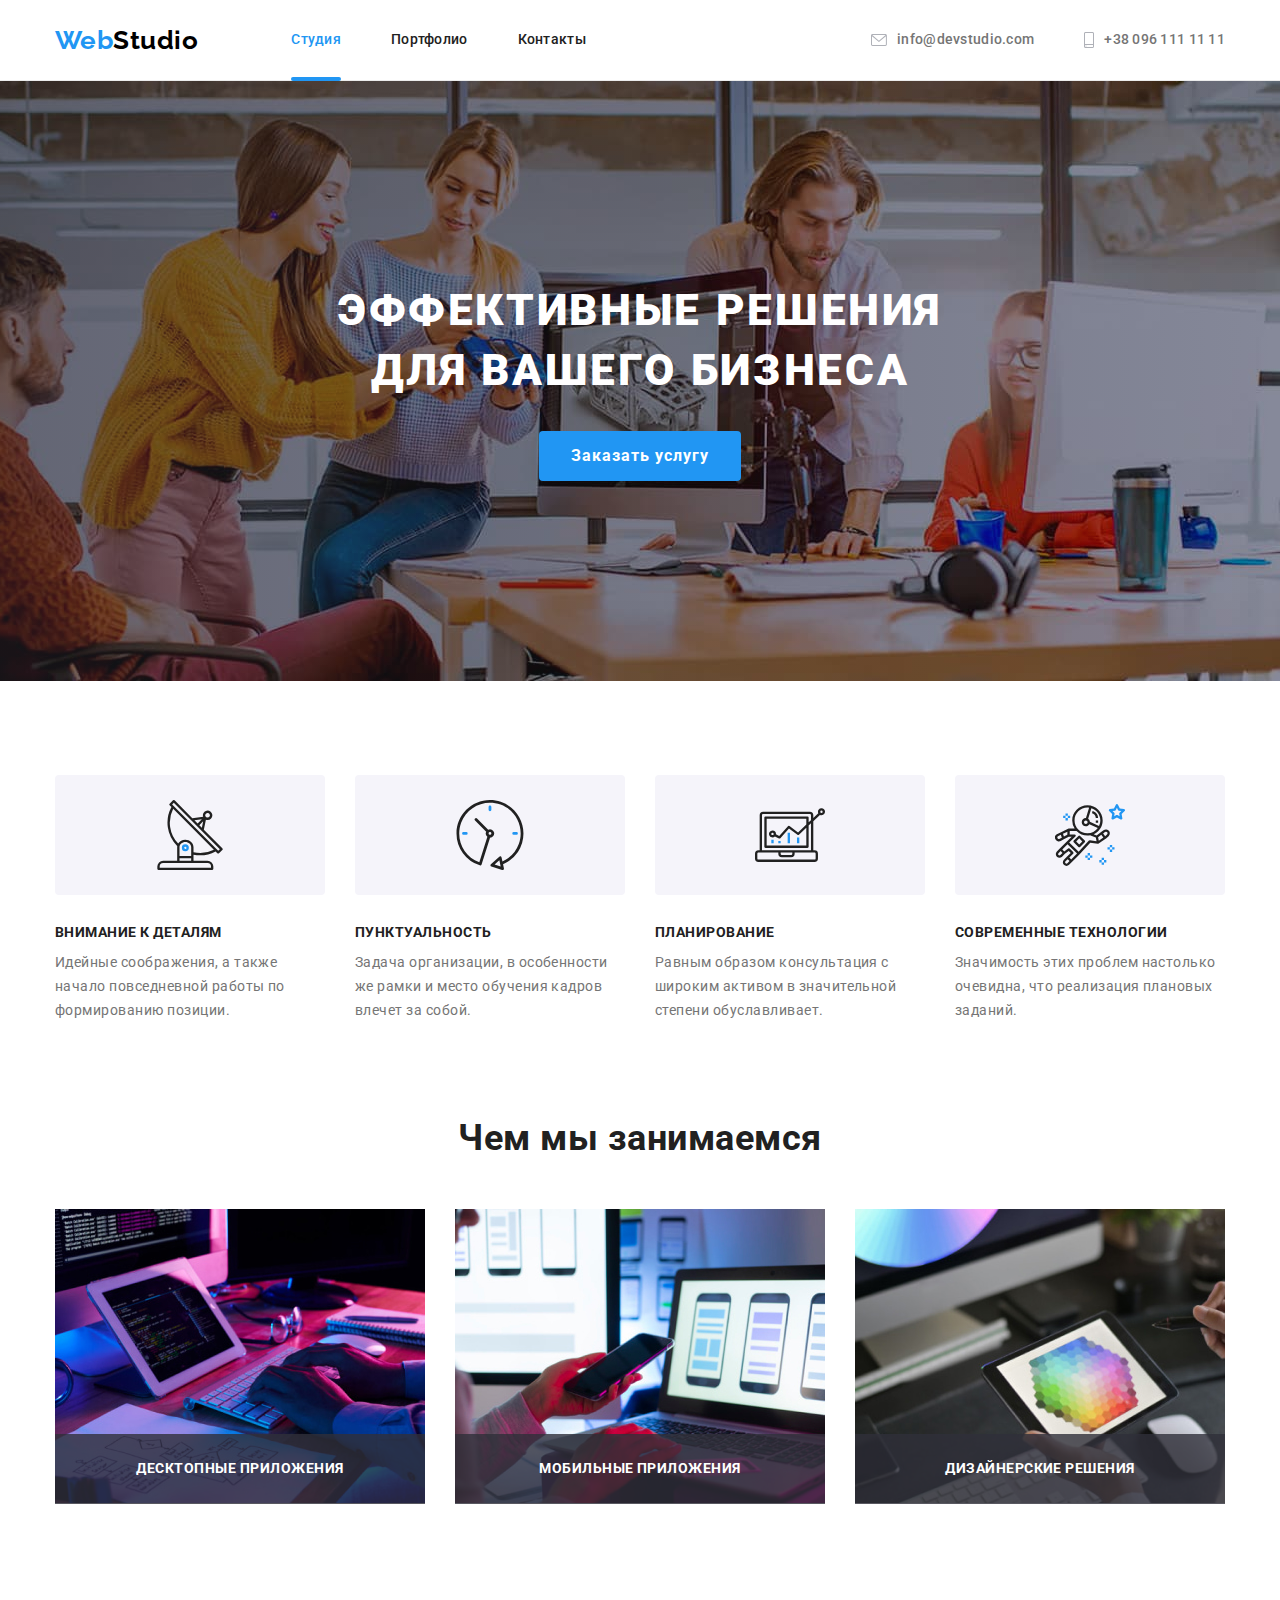
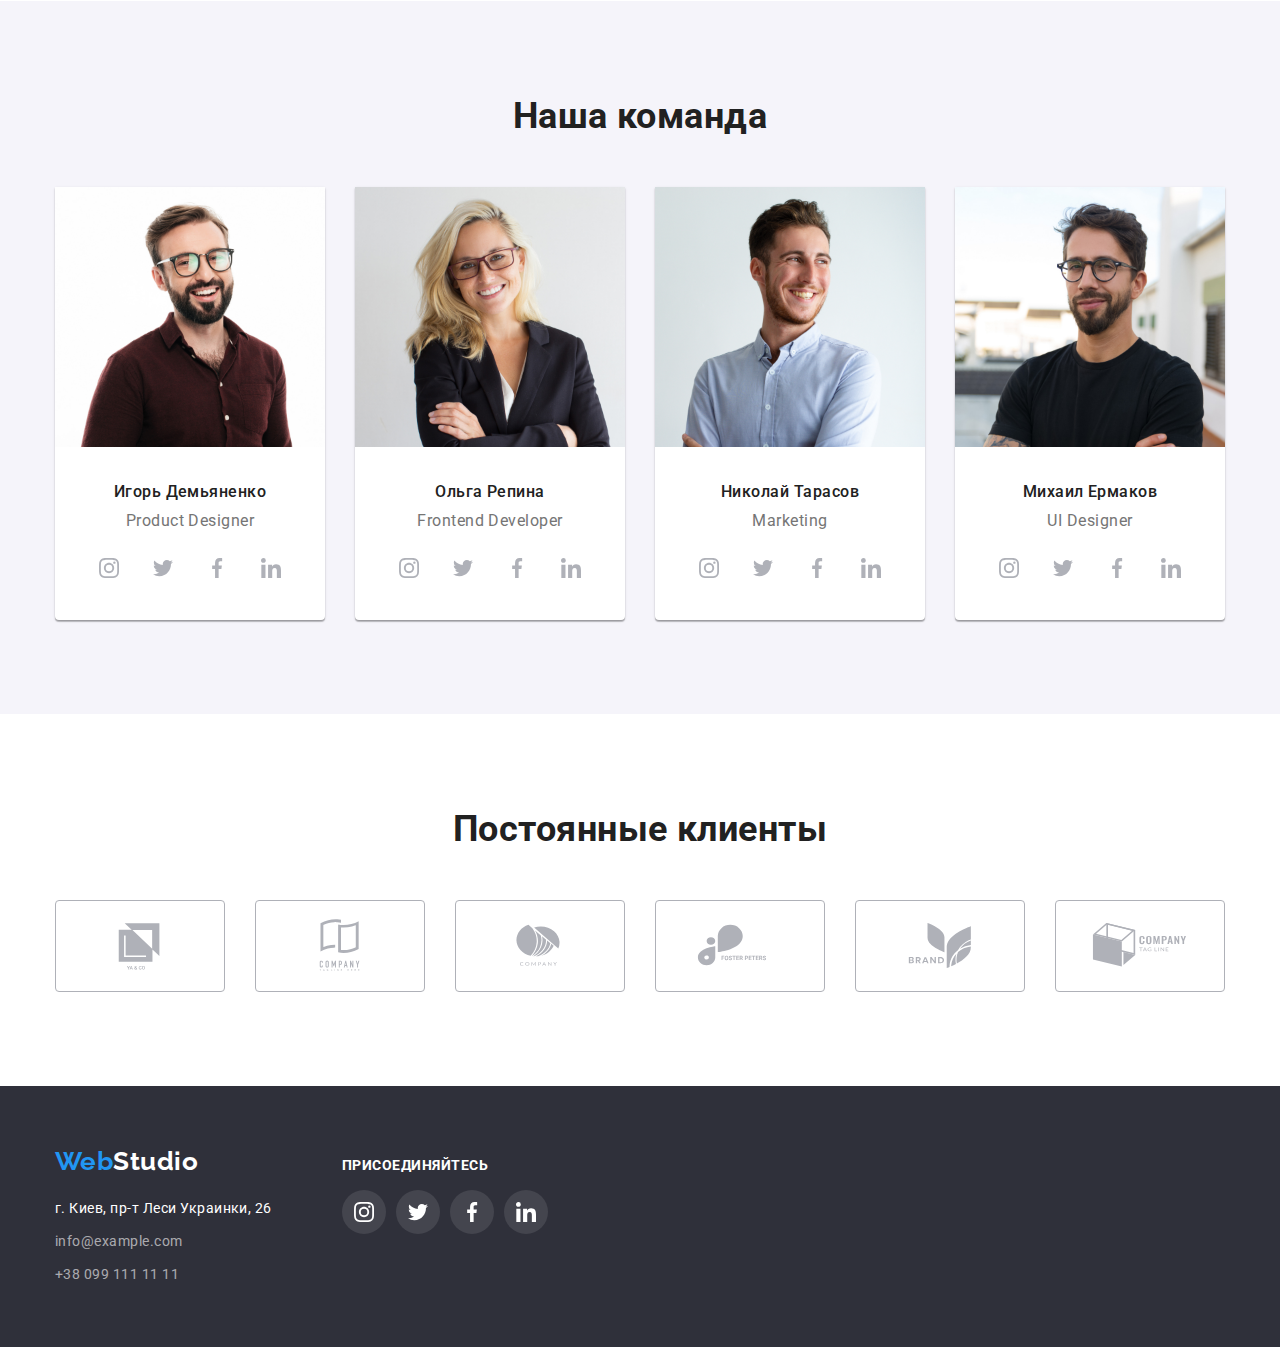
==== index.html @ 6a9e28d4 "Initial commit" ====
<!DOCTYPE html>
<html lang="ru">

<head>
  <meta charset="UTF-8" />
  <meta http-equiv="X-UA-Compatible" content="IE=edge" />
  <meta name="viewport" content="width=device-width, initial-scale=1.0" />
  <title>WebStudio</title>
  <link href="https://fonts.googleapis.com/css2?family=Raleway:wght@700&family=Roboto:wght@400;500;700;900&display=swap"
    rel="stylesheet" />
  <link rel="stylesheet"
    href="https://cdnjs.cloudflare.com/ajax/libs/modern-normalize/1.1.0/modern-normalize.min.css" />
  <link rel="stylesheet" href="./css/styles.css" />
</head>

<body>
  <!-- Верхняя линия -->
  <header class="header">
    <div class="container main-nav">
      <a href="./index.html" class="logo"><span class="web-logo">Web</span>Studio</a>
      <nav class="header-nav">
        <ul class="site-nav list">
          <li class="item current-link"><a href="./index.html" class="link current">Студия</a></li>
          <li class="item"><a href="./portfolio.html" class="link">Портфолио</a></li>
          <li class="item"><a href="" class="link">Контакты</a></li>
        </ul>
      </nav>
      <ul class="auth-nav list">
        <li class="item">
          <a href="mailto:info@devstudio.com" class="auth">
            <svg class="nav-icon envelope">
              <use href="./images/icons.svg#icon-mail"></use>
            </svg>
            info@devstudio.com</a>
        </li>
        <li class="item">
          <a href="tel:+380961111111" class="auth">
            <svg class="nav-icon phone">
              <use href="./images/icons.svg#icon-phone"></use>
            </svg>
            +38 096 111 11 11</a>
        </li>
      </ul>
    </div>
  </header>

  <main>
    <!-- Шапка -->

    <section class="hero hero-bgi">
      <div class="container">
        <h1 class="hero-title">
          Эффективные решения <br />
          для вашего бизнеса
        </h1>
        <button type="button" class="hero-button" data-modal-open>Заказать услугу</button>
      </div>

      <div class="backdrop is-hidden" data-modal>
        <div class="modal">
          <p></p>
          <button class="modal-button" data-modal-close>&#215;</button>
        </div>
      </div>

    </section>

    <!-- Особенности -->

    <section class="section">
      <div class="container">
        <h2 class="visually-hidden section-title">Преимущества веб-студии</h2>
        <ul class="feature-list list">
          <li class="item list-item icon-clock">
            <div class="feature-svg">
              <svg class="feature-icon">
                <use href="./images/icons.svg#icon-antenna"></use>
              </svg>
            </div>
            <h3 class="title">Внимание к деталям</h3>
            <p class="text">
              Идейные соображения, а также начало повседневной работы по формированию позиции.
            </p>
          </li>
          <li class="item list-item icon-clock">
            <div class="feature-svg">
              <svg class="feature-icon">
                <use href="./images/icons.svg#icon-clock"></use>
              </svg>
            </div>
            <h3 class="title">Пунктуальность</h3>
            <p class="text">
              Задача организации, в особенности же рамки и место обучения кадров влечет за собой.
            </p>
          </li>
          <li class="item list-item icon-diagram">
            <div class="feature-svg">
              <svg class="feature-icon">
                <use href="./images/icons.svg#icon-diagram"></use>
              </svg>
            </div>
            <h3 class="title">Планирование</h3>
            <p class="text">
              Равным образом консультация с широким активом в значительной степени обуславливает.
            </p>
          </li>
          <li class="item list-item icon-astronaut">
            <div class="feature-svg">
              <svg class="feature-icon">
                <use href="./images/icons.svg#icon-astronaut"></use>
              </svg>
            </div>
            <h3 class="title">Современные технологии</h3>
            <p class="text">
              Значимость этих проблем настолько очевидна, что реализация плановых заданий.
            </p>
          </li>
        </ul>
      </div>
    </section>

    <!-- Чем мы занимаемся -->

    <section class="section work-box">
      <div class="container">
        <h2 class="section-title">Чем мы занимаемся</h2>
        <ul class="work list">
          <li class="item">
            <div class="work-group">
              <img src="./images/box1.jpg" alt="Создание сайтов" width="370" height="294" />
              <p class="work-text list">Десктопные приложения</p>
            </div>
          </li>
          <li class="item">
            <div class="work-group">
              <img src="./images/box2.jpg" alt="Создание приложений" width="370" height="294" />
              <p class="work-text list">Мобильные приложения</p>
            </div>
          </li>
          <li class="item">
            <div class="work-group">
              <img src="./images/box3.jpg" alt="Добавление стилей" width="370" height="294" />
              <p class="work-text list">Дизайнерские решения</p>
            </div>
          </li>
        </ul>
      </div>
    </section>

    <!-- Наша команда -->

    <section class="section team-bgr">
      <div class="container">
        <h2 class="section-title">Наша команда</h2>
        <ul class="team list">
          <li class="item">
            <img src="./images/product-designer.jpg" alt="Дизайнер проэкта" width="270" height="260" />
            <div class="team-padding">
              <h3 class="team-title">Игорь Демьяненко</h3>
              <p class="team-text">Product Designer</p>
            </div>
            <ul class="team-list">
              <li>
                <a href="" class="team-link">
                  <svg class="team-icon">
                    <use href="./images/icons.svg#icon-instagram"></use>
                  </svg>
                </a>
              </li>
              <li>
                <a href="" class="team-link">
                  <svg class="team-icon">
                    <use href="./images/icons.svg#icon-twitter"></use>
                  </svg>
                </a>
              </li>
              <li>
                <a href="" class="team-link">
                  <svg class="team-icon">
                    <use href="./images/icons.svg#icon-facebook"></use>
                  </svg>
                </a>
              </li>
              <li>
                <a href="" class="team-link">
                  <svg class="team-icon">
                    <use href="./images/icons.svg#icon-linkedin"></use>
                  </svg>
                </a>
              </li>
            </ul>
          </li>
          <li class="item">
            <img src="./images/frontend-developer.jpg" alt="Фронтенд-разработчик" width="270" height="260" />
            <div class="team-padding">
              <h3 class="team-title">Ольга Репина</h3>
              <p class="team-text">Frontend Developer</p>
            </div>
            <ul class="team-list">
              <li>
                <a href="" class="team-link">
                  <svg class="team-icon">
                    <use href="./images/icons.svg#icon-instagram"></use>
                  </svg>
                </a>
              </li>
              <li>
                <a href="" class="team-link">
                  <svg class="team-icon">
                    <use href="./images/icons.svg#icon-twitter"></use>
                  </svg>
                </a>
              </li>
              <li>
                <a href="" class="team-link">
                  <svg class="team-icon">
                    <use href="./images/icons.svg#icon-facebook"></use>
                  </svg>
                </a>
              </li>
              <li>
                <a href="" class="team-link">
                  <svg class="team-icon">
                    <use href="./images/icons.svg#icon-linkedin"></use>
                  </svg>
                </a>
              </li>
            </ul>
          </li>
          <li class="item">
            <img src="./images/marketing.jpg" alt="Маркетинг" width="270" height="260" />
            <div class="team-padding">
              <h3 class="team-title">Николай Тарасов</h3>
              <p class="team-text">Marketing</p>
            </div>
            <ul class="team-list">
              <li>
                <a href="" class="team-link">
                  <svg class="team-icon">
                    <use href="./images/icons.svg#icon-instagram"></use>
                  </svg>
                </a>
              </li>
              <li>
                <a href="" class="team-link">
                  <svg class="team-icon">
                    <use href="./images/icons.svg#icon-twitter"></use>
                  </svg>
                </a>
              </li>
              <li>
                <a href="" class="team-link">
                  <svg class="team-icon">
                    <use href="./images/icons.svg#icon-facebook"></use>
                  </svg>
                </a>
              </li>
              <li>
                <a href="" class="team-link">
                  <svg class="team-icon">
                    <use href="./images/icons.svg#icon-linkedin"></use>
                  </svg>
                </a>
              </li>
            </ul>
          </li>
          <li class="item">
            <img src="./images/ul-designer.jpg" alt="Дизайнер пользовательского интерфейса" width="270" height="260" />
            <div class="team-padding">
              <h3 class="team-title">Михаил Ермаков</h3>
              <p class="team-text">UI Designer</p>
            </div>
            <ul class="team-list">
              <li>
                <a href="" class="team-link">
                  <svg class="team-icon">
                    <use href="./images/icons.svg#icon-instagram"></use>
                  </svg>
                </a>
              </li>
              <li>
                <a href="" class="team-link">
                  <svg class="team-icon">
                    <use href="./images/icons.svg#icon-twitter"></use>
                  </svg>
                </a>
              </li>
              <li>
                <a href="" class="team-link">
                  <svg class="team-icon">
                    <use href="./images/icons.svg#icon-facebook"></use>
                  </svg>
                </a>
              </li>
              <li>
                <a href="" class="team-link">
                  <svg class="team-icon">
                    <use href="./images/icons.svg#icon-linkedin"></use>
                  </svg>
                </a>
              </li>
            </ul>
          </li>
        </ul>
      </div>
    </section>
  </main>

  <!-- Клиенты -->
  <section class="section">
    <div class="container">
      <h2 class="section-title">Постоянные клиенты</h2>
      <ul class="clients list">
        <li class="clients-list">
          <a href="" class="clients-link">
            <svg class="clients-icon">
              <use href="./images/icons.svg#icon-logo1"></use>
            </svg>
          </a>
        </li>
        <li class="clients-list">
          <a href="" class="clients-link">
            <svg class="clients-icon">
              <use href="./images/icons.svg#icon-logo2"></use>
            </svg>
          </a>
        </li>
        <li class="clients-list">
          <a href="" class="clients-link">
            <svg class="clients-icon">
              <use href="./images/icons.svg#icon-logo3"></use>
            </svg>
          </a>
        </li>
        <li class="clients-list">
          <a href="" class="clients-link">
            <svg class="clients-icon">
              <use href="./images/icons.svg#icon-logo4"></use>
            </svg>
          </a>
        </li>
        <li class="clients-list">
          <a href="" class="clients-link">
            <svg class="clients-icon">
              <use href="./images/icons.svg#icon-logo5"></use>
            </svg>
          </a>
        </li>
        <li class="clients-list">
          <a href="" class="clients-link">
            <svg class="clients-icon">
              <use href="./images/icons.svg#icon-logo6"></use>
            </svg>
          </a>
        </li>
      </ul>
    </div>
  </section>

  <!-- Подвал -->

  <footer class="footer">
    <div class="container">
      <div class="footer-left-side">
        <div>
          <div class="footer-logo">
            <a href="./index.html" class="logo-footer"><span class="web-footer">Web</span><span
                class="studio-logo">Studio</span></a>
          </div>
          <address class="footer-address">
            <ul class="footer-list list">
              <li class="item">
                <a href="https://www.google.com/maps/place/%D0%B1%D1%83%D0%BB.+%D0%9B%D0%B5%D1%81%D0%B8+%D0%A3%D0%BA%D1%80%D0%B0%D0%B8%D0%BD%D0%BA%D0%B8,+26,+%D0%9A%D0%B8%D0%B5%D0%B2,+02000/@50.4265841,30.5361971,17z/data=!3m1!4b1!4m5!3m4!1s0x40d4cf0e033ecbe9:0x57a4dffefec77da0!8m2!3d50.4265807!4d30.5383858"
                  class="address" target="_blank" rel="noopener noreferrer">г. Киев, пр-т Леси Украинки, 26</a>
              </li>
              <li class="item"><a href="mailto:info@example.com" class="mail-tel">info@example.com</a></li>
              <li class="item"><a href="tel:+380991111111" class="mail-tel">+38 099 111 11 11</a></li>
            </ul>
          </address>
        </div>
        <div class="footer-second">
          <h2 class="footer-title">присоединяйтесь</h2>
          <ul class="footer-lists">
            <li>
              <a href="" class="footer-link">
                <svg class="footer-icon">
                  <use href="./images/icons.svg#icon-instagram"></use>
                </svg>
              </a>
            </li>
            <li>
              <a href="" class="footer-link">
                <svg class="footer-icon">
                  <use href="./images/icons.svg#icon-twitter"></use>
                </svg>
              </a>
            </li>
            <li>
              <a href="" class="footer-link">
                <svg class="footer-icon">
                  <use href="./images/icons.svg#icon-facebook"></use>
                </svg>
              </a>
            </li>
            <li>
              <a href="" class="footer-link">
                <svg class="footer-icon">
                  <use href="./images/icons.svg#icon-linkedin"></use>
                </svg>
              </a>
            </li>
          </ul>
        </div>



      </div>

    </div>
  </footer>

  <script src="./js/modal.js"></script>
</body>

</html>
---- css/styles.css ----
/* цвет основного текста #757575 */
/* вторичный цвет теста  #212121*/
/* белый #FFFFFF */
/* футер rgba(255, 255, 255, 0.6) */
/* акцент  #2196F3; */
/* цвет фона #FFFFFF */
/* цвет фона вторичный #F5F4FA */
/* градиент-герой  rgba(47, 48, 58, 0.4)*/
html {
  box-sizing: border-box;
}

*,
*::before,
*::after {
  box-sizing: inherit;
}

:root {
  /* text */
  --primary-text-color: #757575;
  --title-text-color: #212121;
  --accent-color: #2196f3;
  --white-color: #ffffff;
  --logo-color: #000000;
  --bcg-color: #f5f4fa;
  --footer-color: rgba(255, 255, 255, 0.6);
  --bcg-footer: rgba(47, 48, 58, 1);
  --bcg-button: #188ce8;
  --hero-grad: rgba(47, 48, 58, 0.4);
}

body {
  color: var(--primary-text-color);
  background-color: var(--white-color);
  font-family: Roboto, sans-serif;
  letter-spacing: 0.03em;
}

.img {
  display: block;
  width: 100%;
  height: auto;
}

.list {
  list-style: none;
  padding: 0;
  margin: 0;
}
/* HEADER */

/* header-border */
.header {
  border-bottom: 1px solid #ececec;
}

/* container */
.container {
  width: 1200px;
  padding-left: 15px;
  padding-right: 15px;
  margin-left: auto;
  margin-right: auto;
}

/* Main-nav */
.main-nav {
  display: flex;
  align-items: center;
}

/* Logo */

.logo {
  color: var(--logo-color);
  text-decoration: none;
}

.logo,
.logo-footer {
  font-family: Raleway, sans-serif;
  font-weight: 700;
  font-size: 26px;
  line-height: 1.19;
}

.logo .web-logo {
  color: var(--accent-color);
}

/* header-nav */
.header-nav {
  margin-left: 93px;
}

/* Site nav */
.site-nav {
  display: flex;
}
.site-nav .item + .item {
  margin-left: 50px;
}

.site-nav,
.auth-nav {
  font-weight: 500;
  font-size: 14px;
  line-height: 1.14;
  letter-spacing: 0.02em;
}
.site-nav .link {
  display: block;
  padding-top: 32px;
  padding-bottom: 32px;

  color: var(--title-text-color);
  text-decoration: none;
  transition: color 250ms cubic-bezier(0.4, 0, 0.2, 1);
}
.site-nav .link:hover,
.site-nav .link:focus {
  color: var(--accent-color);
}
.site-nav .link.current {
  color: var(--accent-color);
}
.current-link {
  position: relative;
}
.current-link::after {
  content: '';
  position: absolute;
  bottom: -1px;
  left: 0;
  display: block;
  width: 100%;
  height: 4px;
  background: #2196f3;
  border-radius: 2px;
}

/* Auth nav */
.auth-nav {
  display: flex;
  margin-left: auto;
}
.auth-nav .item + .item {
  margin-left: 50px;
}
.auth-nav .auth {
  align-items: center;
  display: flex;
  padding-top: 32px;
  padding-bottom: 32px;
  color: var(--primary-text-color);
  text-decoration: none;
  transition: color 250ms cubic-bezier(0.4, 0, 0.2, 1);
}
.nav-icon {
  display: block;
  margin-right: 10px;
  fill: #afb1b8;
  justify-content: center;
  transition: fill 250ms cubic-bezier(0.4, 0, 0.2, 1);
}

.nav-icon.envelope {
  width: 16px;
  height: 12px;
}
.nav-icon.phone {
  width: 10px;
  height: 16px;
}

.auth:hover,
.auth:focus {
  color: var(--accent-color);
}
.auth:hover .nav-icon,
.auth:focus .nav-icon {
  fill: var(--accent-color);
}

/* HERO */
.hero {
  text-align: center;
  padding-top: 200px;
  padding-bottom: 200px;
  background-color: rgba(47, 48, 58, 1);
}

.hero-bgi {
  height: 600px;
  max-width: 1600px;
  margin-left: auto;
  margin-right: auto;
  background-image: linear-gradient(to right, var(--hero-grad), rgba(00, 00, 00, 0)),
    url(../images/hero/bgimg.jpg);
  background-repeat: no-repeat;
  background-position: center;
  background-size: cover;
}
.hero .hero-title {
  margin-top: 0;
  margin-bottom: 30px;
  color: var(--white-color);

  font-weight: 900;
  font-size: 44px;
  line-height: 1.36;
  text-align: center;
  letter-spacing: 0.06em;
  text-transform: uppercase;
}
.hero .hero-button {
  display: block;
  min-width: 200px;
  height: 50px;
  padding: 10px 32px;
  border: none;
  border-radius: 4px;
  text-align: center;
  margin-left: auto;
  margin-right: auto;
  color: var(--white-color);
  background-color: var(--accent-color);
  font-family: inherit;
  font-weight: 700;
  font-size: 16px;
  line-height: 1.88;
  letter-spacing: 0.06em;
  cursor: pointer;
  transition: background-color 250ms cubic-bezier(0.4, 0, 0.2, 1);
}

.hero .hero-button:hover,
.hero .hero-button:focus {
  background-color: var(--bcg-button);
}

/* BACKDROP */
.backdrop {
  position: fixed;
  top: 0;
  left: 0;
  width: 100%;
  height: 100%;
  margin: 0;
  z-index: 1;

  background: rgba(0, 0, 0, 0.2);
  transition: opacity 250ms cubic-bezier(0.4, 0, 0.2, 1);
}
.backdrop.is-hidden {
  opacity: 0;
  pointer-events: none;
}
.modal {
  position: absolute;
  top: 50%;
  left: 50%;
  transform: translate(-50%, -50%);

  width: 528px;
  height: 581px;

  background-color: #fff;
}
.modal-button {
  margin-bottom: 100%;
  margin-left: 90%;
  width: 30px;
  height: 30px;
  border-radius: 100%;
  background: #ffffff;
  border: 1px solid rgba(0, 0, 0, 0.1);
  cursor: pointer;
}
.backdrop:hover {
  opacity: 1;
}
/* SECTION */

.section {
  padding-top: 94px;
  padding-bottom: 94px;
}
.section-title {
  margin-top: 0;
  margin-bottom: 50px;
  text-align: center;
  color: var(--title-text-color);
  font-weight: 700;
  font-size: 36px;
  line-height: 1.17;
}

/* FEATURE */

.visually-hidden {
  position: absolute;
  width: 1px;
  height: 1px;
  margin: -1px;
  border: 0;
  padding: 0;

  white-space: nowrap;
  clip-path: inset(100%);
  clip: rect(0 0 0 0);
  overflow: hidden;
}
.feature-list {
  display: flex;
  flex-wrap: wrap;
  margin-left: auto;
  margin-right: auto;
  gap: 30px;
}
.feature-list .item {
  width: 270px;
}
.feature-list .item:last-child {
  margin-right: 0;
}

.feature-svg {
  display: flex;
  width: 270px;
  height: 120px;
  justify-content: center;
  align-items: center;
  margin-bottom: 30px;
  background: #f5f4fa;
  border-radius: 4px;
}
.feature-icon {
  display: block;
  width: 70px;
  height: 70px;
}

.feature-list .title {
  margin-top: 0;
  margin-bottom: 10px;
  color: var(--title-text-color);
  font-weight: 700;
  font-size: 14px;
  line-height: 1.14;
  text-transform: uppercase;
}

.feature-list .text {
  margin-top: 0;
  margin-bottom: 0;
  font-size: 14px;
  line-height: 1.71;
}
/* WORK */
.work-box {
  padding-top: 0;
}
.work {
  display: flex;
  flex-wrap: wrap;
  gap: 30px;
}

.work-group {
  position: relative;
}
.work-text {
  display: flex;
  position: absolute;
  left: 0;
  bottom: 3px;
  width: 100%;
  height: 70px;
  align-items: center;
  justify-content: center;
  font-weight: 700;
  font-size: 14px;
  line-height: 1.14;
  text-transform: uppercase;

  color: #ffffff;
  background: rgba(47, 48, 58, 0.8);
}

/* Our team */
.team-bgr {
  background-color: var(--bcg-color);
}

.team {
  display: flex;
  flex-wrap: wrap;
  justify-content: center;
}
.team .item {
  width: 270px;
  margin-right: 30px;
}
.team .item:last-child {
  margin-right: 0;
}

.team-padding {
  padding-top: 30px;
  padding-bottom: 16px;
}
.team-title,
.team-text {
  margin-top: 0;
  margin-bottom: 0;
  font-size: 16px;
  line-height: 1.19;
  text-align: center;
}
.team .team-title {
  margin-bottom: 10px;
  color: var(--title-text-color);
  font-weight: 500;
}

.team-list {
  display: flex;
  align-items: center;
  justify-content: center;
  gap: 10px;
  list-style: none;
  padding: 0;
  margin-bottom: 30px;
  margin-left: 32px;
  margin-right: 32px;
}
.team .item {
  background: #ffffff;
  box-shadow: 0px 1px 3px rgba(0, 0, 0, 0.12), 0px 1px 1px rgba(0, 0, 0, 0.14),
    0px 2px 1px rgba(0, 0, 0, 0.2);
  border-radius: 0px 0px 4px 4px;
}

.team-link {
  display: inline-block;
  width: 44px;
  height: 44px;
  text-decoration: none;
  padding: 12px;
  border-radius: 50%;
  transition: background-color 250ms cubic-bezier(0.4, 0, 0.2, 1);
}
.team-link:hover,
.team-link:focus {
  background-color: var(--accent-color);
}

.team-icon {
  width: 20px;
  height: 20px;
  fill: #afb1b8;
  transition: fill 250ms cubic-bezier(0.4, 0, 0.2, 1);
}
.team-link:hover .team-icon,
.team-link:focus .team-icon {
  fill: var(--white-color);
}

/* CLIENTS */
.clients {
  display: flex;
  justify-content: center;
  column-gap: 30px;
}
.clients-link {
  display: flex;
  width: 170px;
  height: 92px;
  justify-content: center;
  align-items: center;
  border: 1px solid #afb1b8;
  border-radius: 4px;

  transition: border 250ms cubic-bezier(0.4, 0, 0.2, 1);
}
.clients-link:hover,
.clients-link:focus {
  border: 1px solid #2196f3;
}
.clients-icon {
  width: 106px;
  height: 60px;

  fill: #afb1b8;

  transition: fill 250ms cubic-bezier(0.4, 0, 0.2, 1);
}
.clients-link:hover .clients-icon,
.clients-link:focus .clients-icon {
  fill: var(--accent-color);
}

/* P0RTFOLIO */

.portfolio-hero {
  color: var(--title-text-color);
}

/* Buttons */
.portfolio-btn {
  display: flex;
  flex-wrap: wrap;
  justify-content: center;
  margin-bottom: 50px;
}
.portfolio-btn .item {
  margin-right: 8px;
}
.portfolio-btn .item:last-child {
  margin-right: 0;
}
.button {
  display: inline-block;
  height: 38px;
  padding: 6px 22px;
  border: none;
  border-radius: 4px;
  text-align: center;
  color: var(--title-text-color);
  background-color: var(--bcg-color);
  letter-spacing: 0.03em;
  font-weight: 500;
  font-size: 16px;
  line-height: 1.62;
  text-align: center;
  cursor: pointer;

  transition: background-color 250ms cubic-bezier(0.4, 0, 0.2, 1),
    color 250ms cubic-bezier(0.4, 0, 0.2, 1), box-shadow 250ms cubic-bezier(0.4, 0, 0.2, 1);
}
.button:hover,
.button:focus {
  color: var(--white-color);
  background-color: var(--accent-color);
  box-shadow: 0px 3px 1px rgba(0, 0, 0, 0.1), 0px 1px 2px rgba(0, 0, 0, 0.08),
    0px 2px 2px rgba(0, 0, 0, 0.12);
  border-radius: 4px;
}

/* Portfolio-section */

/* PROJECTS */
.projects-list {
  display: flex;
  flex-wrap: wrap;
  gap: 30px;
  padding: 0;
  flex-basis: calc((100%-60px) / 3);
  /* justify-content: center; */
}
.projects-list .item {
  width: 370px;
}

.portfolio-link {
  border: none;
  display: block;
  text-decoration: none;

  transition: box-shadow 250ms cubic-bezier(0.4, 0, 0.2, 1);
}
.portfolio-link:hover,
.portfolio-link:focus {
  box-shadow: 0px 1px 1px rgba(0, 0, 0, 0.12), 0px 4px 4px rgba(0, 0, 0, 0.06),
    1px 4px 6px rgba(0, 0, 0, 0.16);
}

/* p+h */
.portfolio-hidden-text {
  position: relative;
  overflow: hidden;
}
.portfolio-hidden {
  position: absolute;
  width: 100%;
  /* top: 0; */
  /* left: 0; */
  opacity: 0;

  margin-top: 0;
  font-size: 18px;
  line-height: 1.56;
  padding: 63px 24px;

  color: #ffffff;
  background: rgba(33, 150, 243, 0.9);

  transition: opacity 250ms cubic-bezier(0.4, 0, 0.2, 1),
    transform 250ms cubic-bezier(0.4, 0, 0.2, 1);
}
.portfolio-link:hover .portfolio-hidden {
  opacity: 1;
  transform: translateY(-298px);
}

.portfolio-text {
  padding-top: 20px;
  padding-bottom: 20px;
  border: 1px solid #eeeeee;
  border-top: none;
  padding-left: 20px;
  padding-right: 20px;
}
.title-bottom {
  width: 322px;
  margin-bottom: 4px;
}
.title-spacing {
  margin-top: 0;
  margin-bottom: 0;
  color: var(--title-text-color);
  font-weight: 700;
  font-size: 18px;
  line-height: 2;
  letter-spacing: 0.06em;
  text-decoration: none;
}

.section-text {
  margin-top: 0;
  margin-bottom: 0;
  color: var(--primary-text-color);
  font-size: 16px;
  line-height: 1.88;
}

/* footer */
.footer {
  padding-top: 60px;
  padding-bottom: 60px;
  background-color: var(--bcg-footer);
}
/* logo margin */
.footer-logo {
  margin-bottom: 20px;
}
.logo-footer {
  margin-bottom: 20px;
  color: var(--white-color);
  text-decoration: none;
}
.logo-footer .web-footer {
  color: var(--accent-color);
}
.footer-address {
  font-size: 14px;
  line-height: 1.71;
  font-style: normal;
}
.footer-list .item + .item {
  margin-top: 9px;
}
.address {
  color: var(--white-color);
  text-decoration: none;
  transition: color 250ms cubic-bezier(0.4, 0, 0.2, 1);
}
.address:hover,
.address:focus {
  color: var(--accent-color);
}

.mail-tel {
  color: var(--footer-color);
  text-decoration: none;

  transition: color 250ms cubic-bezier(0.4, 0, 0.2, 1);
}

.mail-tel:hover,
.mail-tel:focus {
  color: var(--accent-color);
}

.footer-title {
  font-weight: 700;
  font-size: 14px;
  line-height: 1.14;
  text-transform: uppercase;

  color: var(--white-color);
}

/*  */
.footer-left-side {
  display: flex;
  gap: 70px;
}
.footer-second {
  width: 206px;
}
.footer-lists {
  display: flex;
  width: 206px;
  align-items: center;
  justify-content: flex-end;
  gap: 10px;
  list-style: none;
}

.footer-link {
  display: inline-block;
  width: 44px;
  height: 44px;
  text-decoration: none;
  padding: 12px;
  background: rgba(255, 255, 255, 0.1);
  border-radius: 50%;

  transition: background-color 250ms cubic-bezier(0.4, 0, 0.2, 1);
}
.footer-link:hover,
.footer-link:focus {
  background-color: var(--accent-color);
}
.footer-icon {
  width: 20px;
  height: 20px;
  fill: var(--white-color);
}
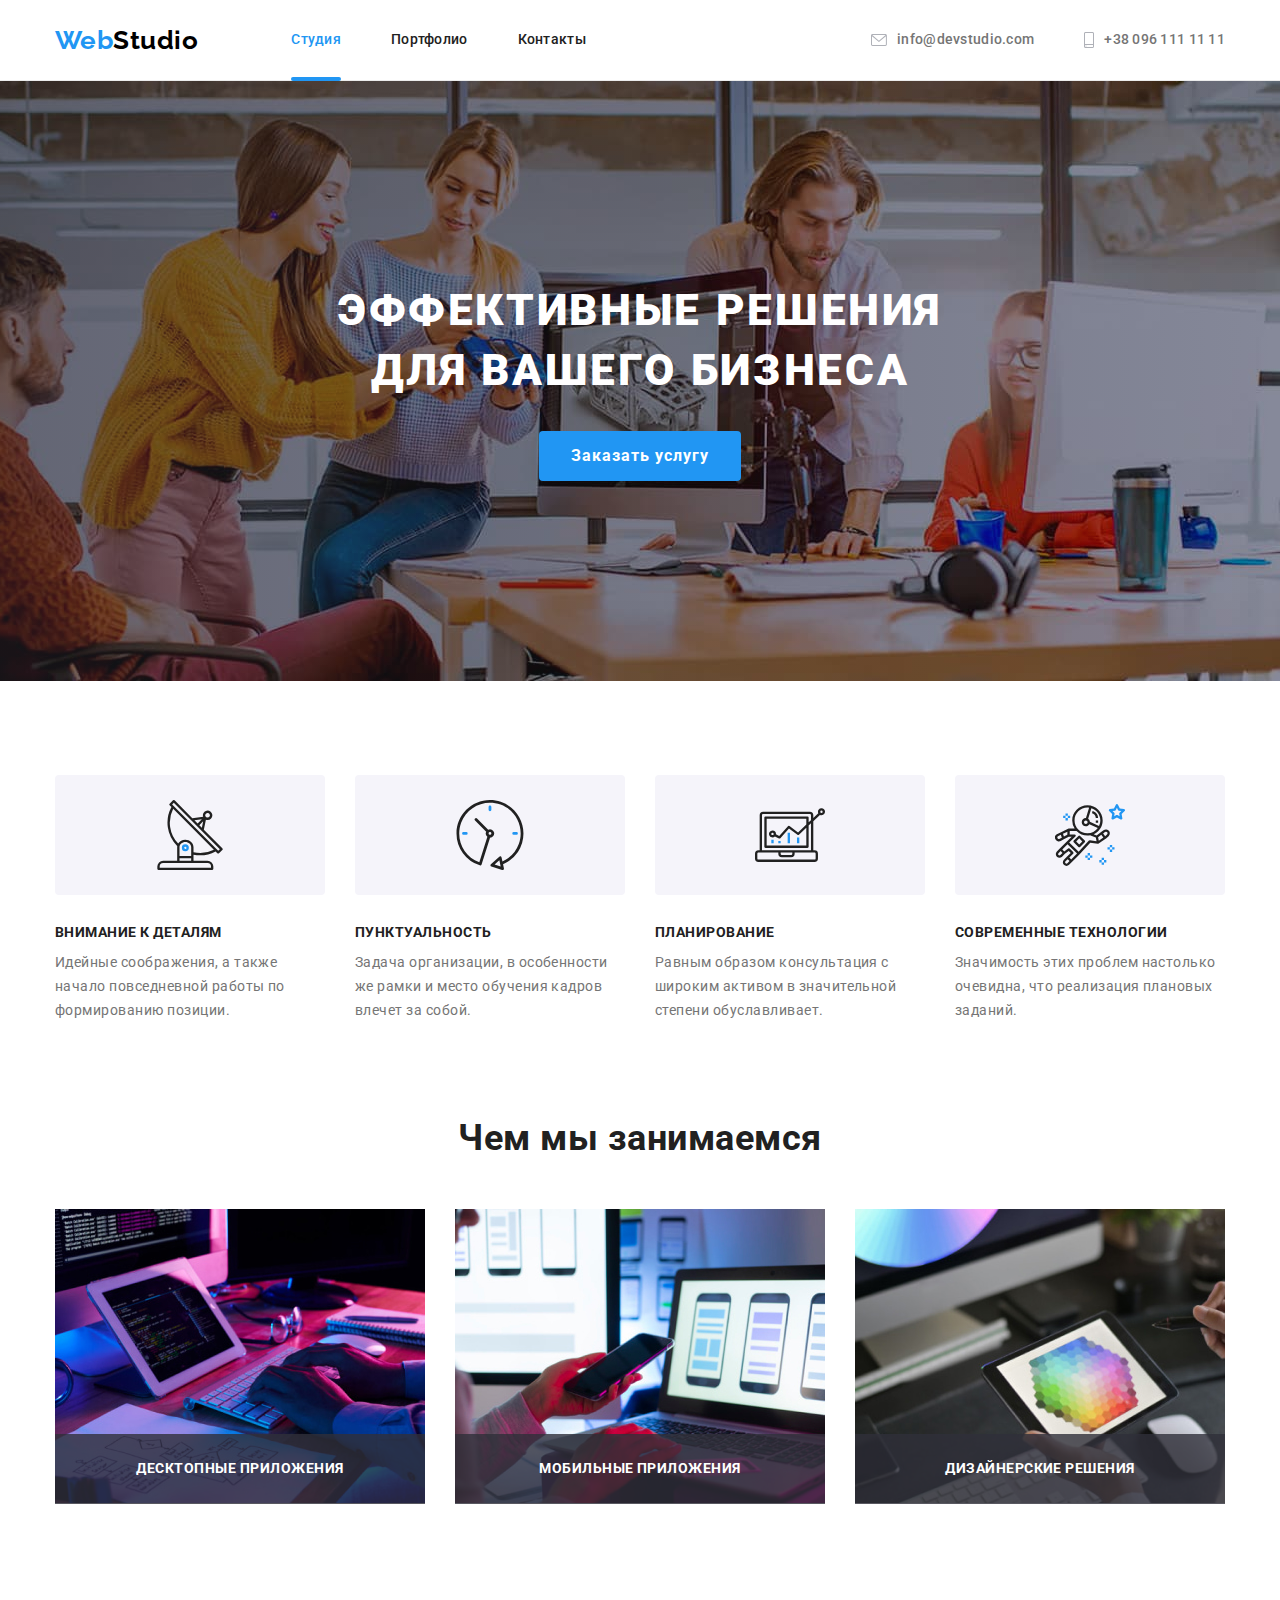
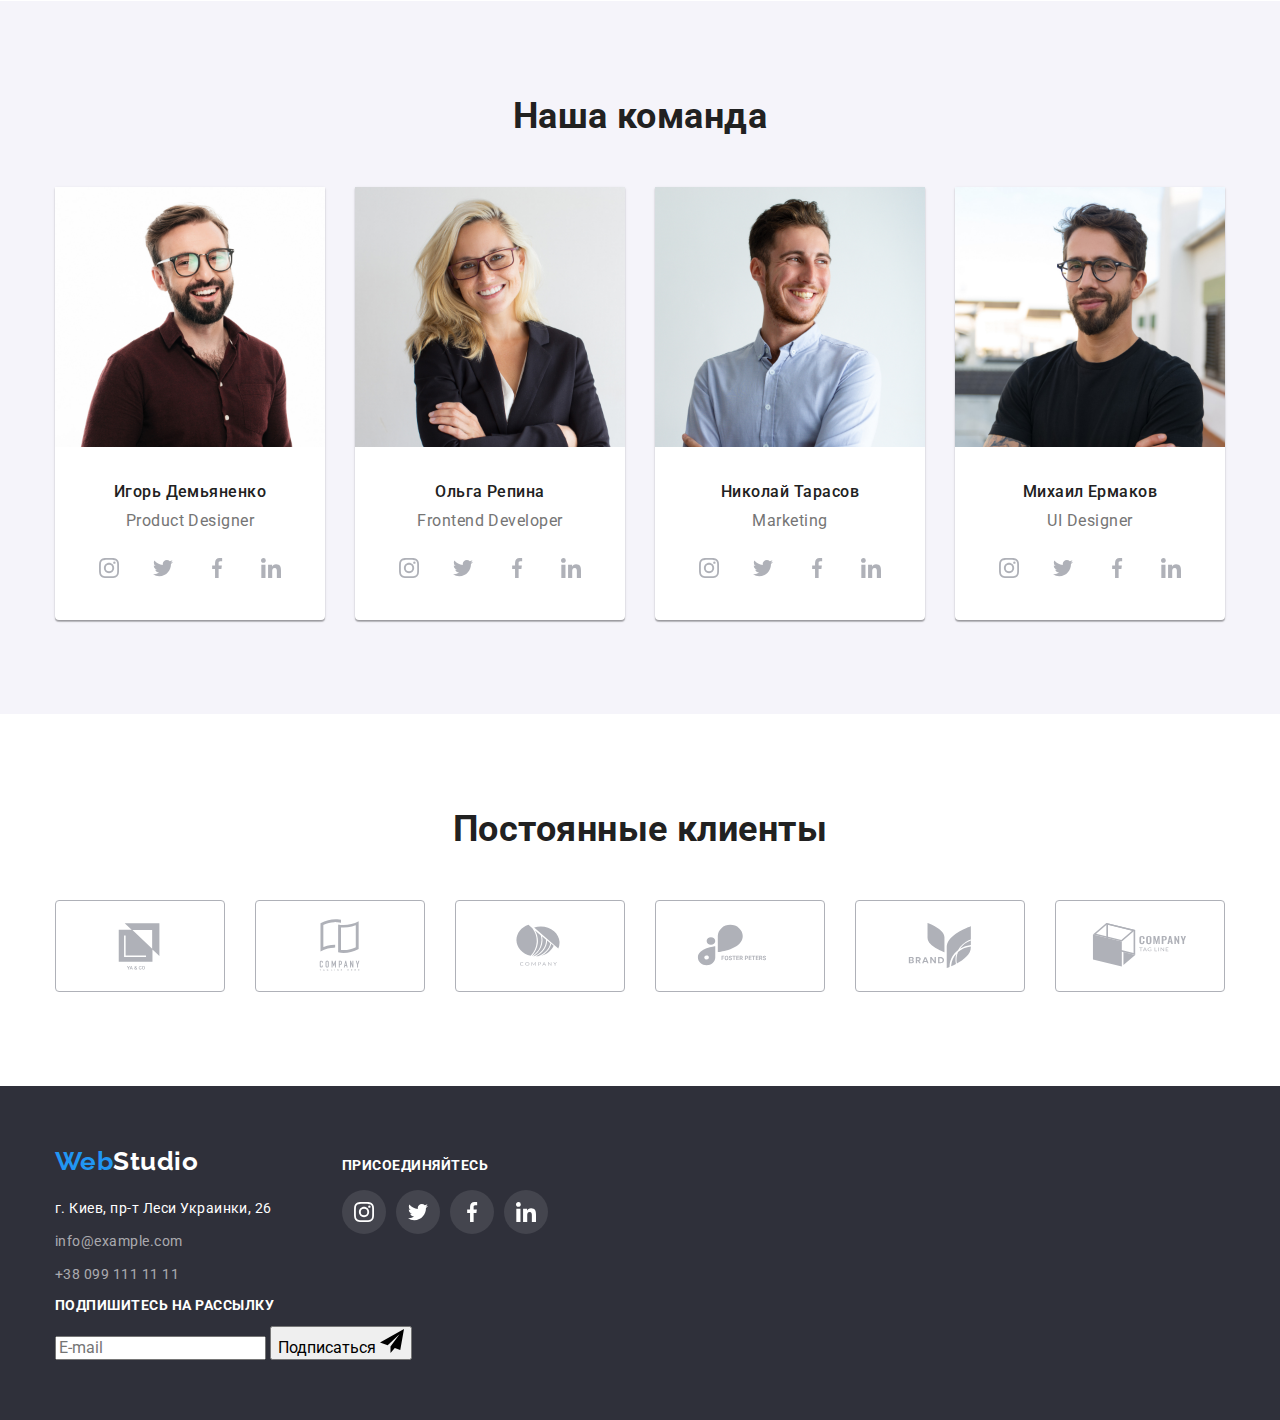
==== commit c7c17a79: "добавляет формы" ====
--- a/index.html
+++ b/index.html
@@ -56,12 +56,7 @@
         <button type="button" class="hero-button" data-modal-open>Заказать услугу</button>
       </div>
 
-      <div class="backdrop is-hidden" data-modal>
-        <div class="modal">
-          <p></p>
-          <button class="modal-button" data-modal-close>&#215;</button>
-        </div>
-      </div>
+
 
     </section>
 
@@ -361,64 +356,143 @@
 
   <footer class="footer">
     <div class="container">
-      <div class="footer-left-side">
-        <div>
-          <div class="footer-logo">
-            <a href="./index.html" class="logo-footer"><span class="web-footer">Web</span><span
-                class="studio-logo">Studio</span></a>
+      <div class="footer-flex">
+        <div class="footer-left-side">
+          <div>
+            <div class="footer-logo">
+              <a href="./index.html" class="logo-footer"><span class="web-footer">Web</span><span
+                  class="studio-logo">Studio</span></a>
+            </div>
+            <address class="footer-address">
+              <ul class="footer-list list">
+                <li class="item">
+                  <a href="https://www.google.com/maps/place/%D0%B1%D1%83%D0%BB.+%D0%9B%D0%B5%D1%81%D0%B8+%D0%A3%D0%BA%D1%80%D0%B0%D0%B8%D0%BD%D0%BA%D0%B8,+26,+%D0%9A%D0%B8%D0%B5%D0%B2,+02000/@50.4265841,30.5361971,17z/data=!3m1!4b1!4m5!3m4!1s0x40d4cf0e033ecbe9:0x57a4dffefec77da0!8m2!3d50.4265807!4d30.5383858"
+                    class="address" target="_blank" rel="noopener noreferrer">г. Киев, пр-т Леси Украинки, 26</a>
+                </li>
+                <li class="item"><a href="mailto:info@example.com" class="mail-tel">info@example.com</a></li>
+                <li class="item"><a href="tel:+380991111111" class="mail-tel">+38 099 111 11 11</a></li>
+              </ul>
+            </address>
           </div>
-          <address class="footer-address">
-            <ul class="footer-list list">
-              <li class="item">
-                <a href="https://www.google.com/maps/place/%D0%B1%D1%83%D0%BB.+%D0%9B%D0%B5%D1%81%D0%B8+%D0%A3%D0%BA%D1%80%D0%B0%D0%B8%D0%BD%D0%BA%D0%B8,+26,+%D0%9A%D0%B8%D0%B5%D0%B2,+02000/@50.4265841,30.5361971,17z/data=!3m1!4b1!4m5!3m4!1s0x40d4cf0e033ecbe9:0x57a4dffefec77da0!8m2!3d50.4265807!4d30.5383858"
-                  class="address" target="_blank" rel="noopener noreferrer">г. Киев, пр-т Леси Украинки, 26</a>
-              </li>
-              <li class="item"><a href="mailto:info@example.com" class="mail-tel">info@example.com</a></li>
-              <li class="item"><a href="tel:+380991111111" class="mail-tel">+38 099 111 11 11</a></li>
+          <div class="footer-second">
+            <h2 class="footer-title">присоединяйтесь</h2>
+            <ul class="footer-lists">
+              <li>
+                <a href="" class="footer-link">
+                  <svg class="footer-icon">
+                    <use href="./images/icons.svg#icon-instagram"></use>
+                  </svg>
+                </a>
+              </li>
+              <li>
+                <a href="" class="footer-link">
+                  <svg class="footer-icon">
+                    <use href="./images/icons.svg#icon-twitter"></use>
+                  </svg>
+                </a>
+              </li>
+              <li>
+                <a href="" class="footer-link">
+                  <svg class="footer-icon">
+                    <use href="./images/icons.svg#icon-facebook"></use>
+                  </svg>
+                </a>
+              </li>
+              <li>
+                <a href="" class="footer-link">
+                  <svg class="footer-icon">
+                    <use href="./images/icons.svg#icon-linkedin"></use>
+                  </svg>
+                </a>
+              </li>
             </ul>
-          </address>
-        </div>
-        <div class="footer-second">
-          <h2 class="footer-title">присоединяйтесь</h2>
-          <ul class="footer-lists">
-            <li>
-              <a href="" class="footer-link">
-                <svg class="footer-icon">
-                  <use href="./images/icons.svg#icon-instagram"></use>
-                </svg>
-              </a>
-            </li>
-            <li>
-              <a href="" class="footer-link">
-                <svg class="footer-icon">
-                  <use href="./images/icons.svg#icon-twitter"></use>
-                </svg>
-              </a>
-            </li>
-            <li>
-              <a href="" class="footer-link">
-                <svg class="footer-icon">
-                  <use href="./images/icons.svg#icon-facebook"></use>
-                </svg>
-              </a>
-            </li>
-            <li>
-              <a href="" class="footer-link">
-                <svg class="footer-icon">
-                  <use href="./images/icons.svg#icon-linkedin"></use>
-                </svg>
-              </a>
-            </li>
-          </ul>
-        </div>
-
-
+          </div>
+        </div>
+
+
+        <div class="footer-right-side">
+          <h2 class="footer-title">Подпишитесь на рассылку</h2>
+          <form class="signup_form">
+            <div class="footer-group">
+              <input type="email" class="footer-input" name="email" id="email" placeholder="E-mail">
+              <label for="email" class="footer-label"></label>
+              <button type="submit" class="footer-btn">
+                <div class="footer-btn-icon">
+                  <span class="footer-btn-text">Подписаться</span>
+                  <svg class="footer-icon-btn" width="24" height="24">
+                    <use href="./images/icons.svg#icon-send"></use>
+                  </svg>
+                </div>
+              </button>
+            </div>
+          </form>
+        </div>
 
       </div>
-
     </div>
   </footer>
 
+  <!-- MODAL -->
+  <div class="backdrop is-hidden" data-modal>
+
+
+    <div class="modal">
+      <form class="form">
+        <button class="modal-button" data-modal-close>
+          <svg class="form-icon-btn" width="11" height="11">
+            <use href="./images/icons.svg#icon-close"></use>
+          </svg>
+        </button>
+        <p class="form-text list">Оставьте свои данные, мы вам перезвоним</p>
+        <div class="form-field">
+          <label for="name" class="form-label">Имя</label>
+          <div class="form-input-icon">
+            <input type="text" class="form-input" name="name" id="name">
+            <svg class="form-icon" width="18" height="18">
+              <use href="./images/icons.svg#icon-person"></use>
+            </svg>
+          </div>
+        </div>
+        <div class="form-field">
+          <label for="name" class="form-label">Телефон</label>
+          <div class="form-input-icon">
+            <input type="tel" class="form-input" name="tel" id="tel">
+            <svg class="form-icon" width="18" height="18">
+              <use href="./images/icons.svg#icon-tell"></use>
+            </svg>
+          </div>
+        </div>
+        <div class="form-field">
+          <label for="email" class="form-label">Почта</label>
+          <div class="form-input-icon">
+            <input type="email" class="form-input" name="email" id="email">
+            <svg class="form-icon" width="18" height="18">
+              <use href="./images/icons.svg#icon-email"></use>
+            </svg>
+          </div>
+        </div>
+        <div class="form-field">
+          <label class="form-label">Комментарий</label>
+          <textarea class="form-textarea" name="comment" cols="" rows="5" placeholder="Введите текст"></textarea>
+        </div>
+        <div class="form-field">
+          <label class="form-checkbox">
+            <input class="checkbox" type="checkbox" name="agreement" value="reading" />
+
+            <svg class="checkbox-icon" width="16" height="15">
+              <use href="./images/icons.svg#icon-check"></use>
+            </svg>
+            <span class="checkbox-text">Соглашаюсь с рассылкой и принимаю <a href=""> Условия договора</a></span>
+
+          </label>
+        </div>
+        <button class="form-btn" type="submit">Отправить</button>
+
+      </form>
+
+    </div>
+  </div>
+
   <script src="./js/modal.js"></script>
 </body>
 
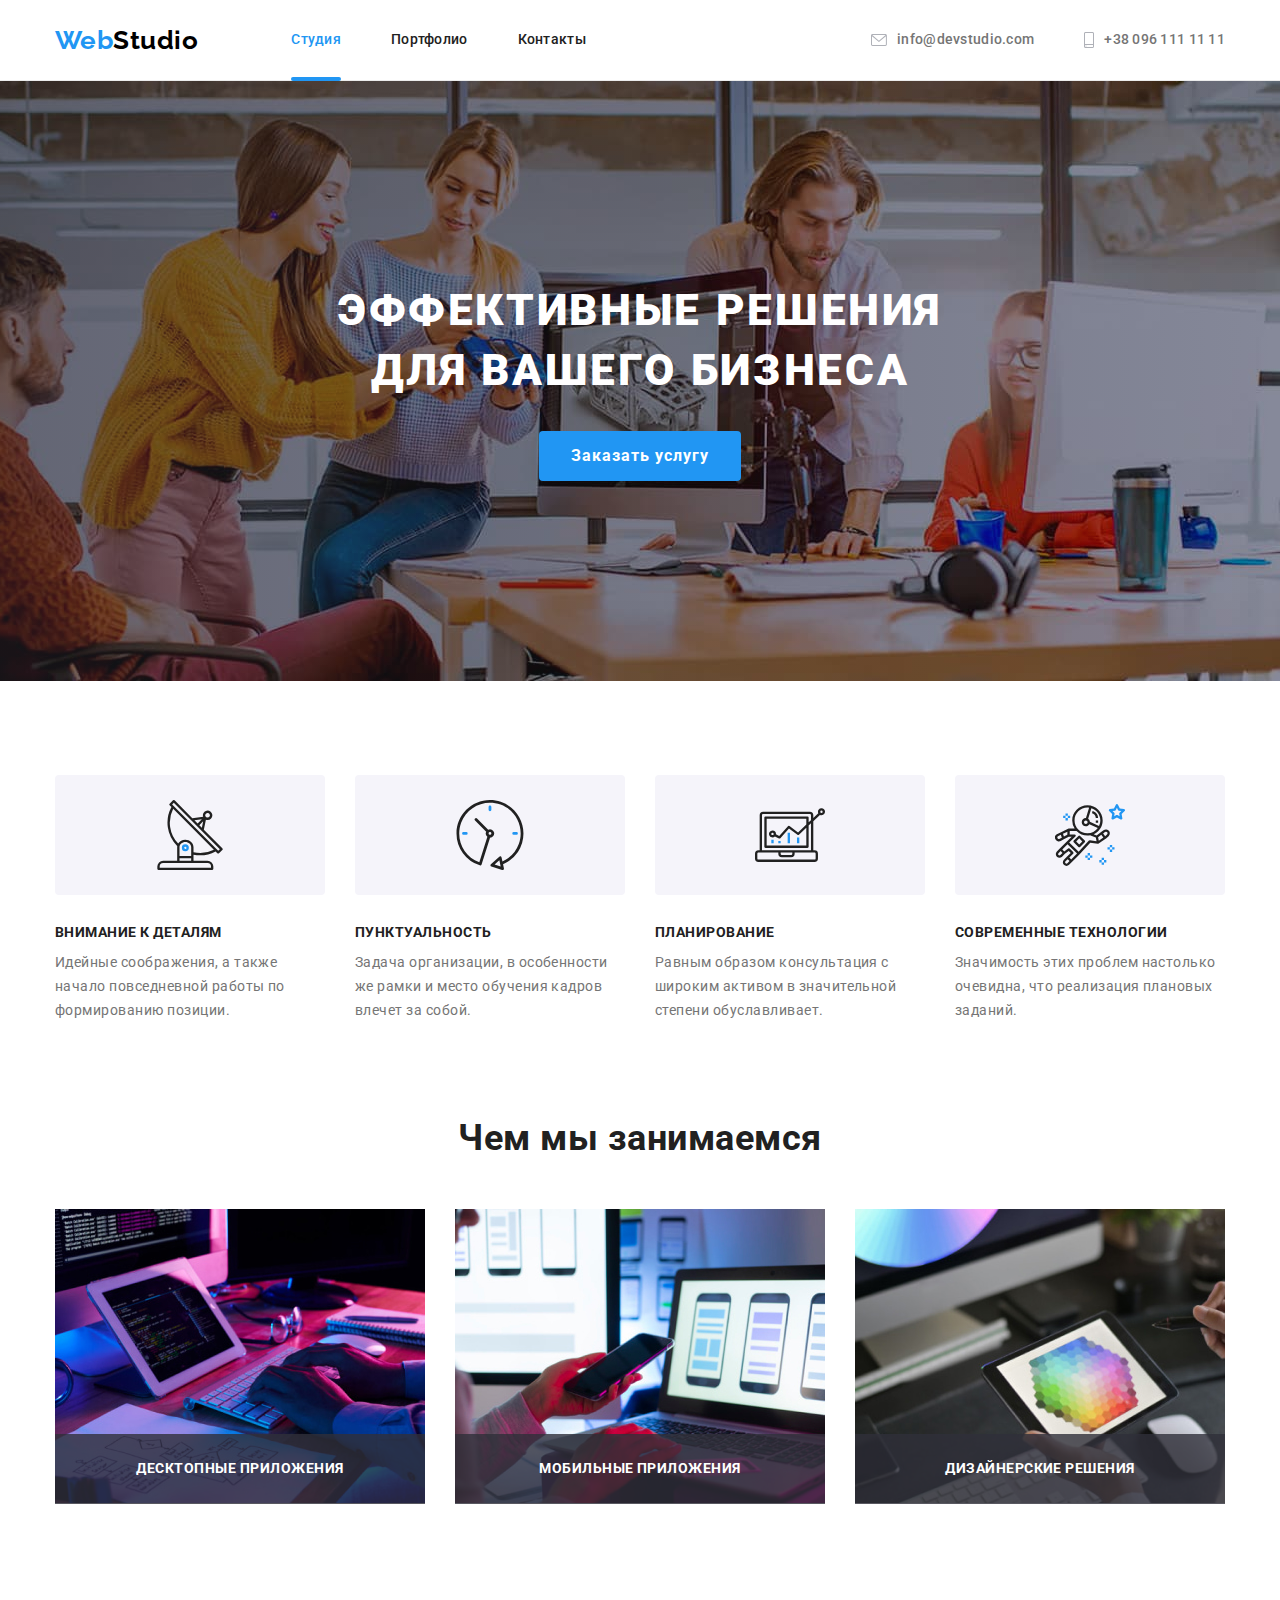
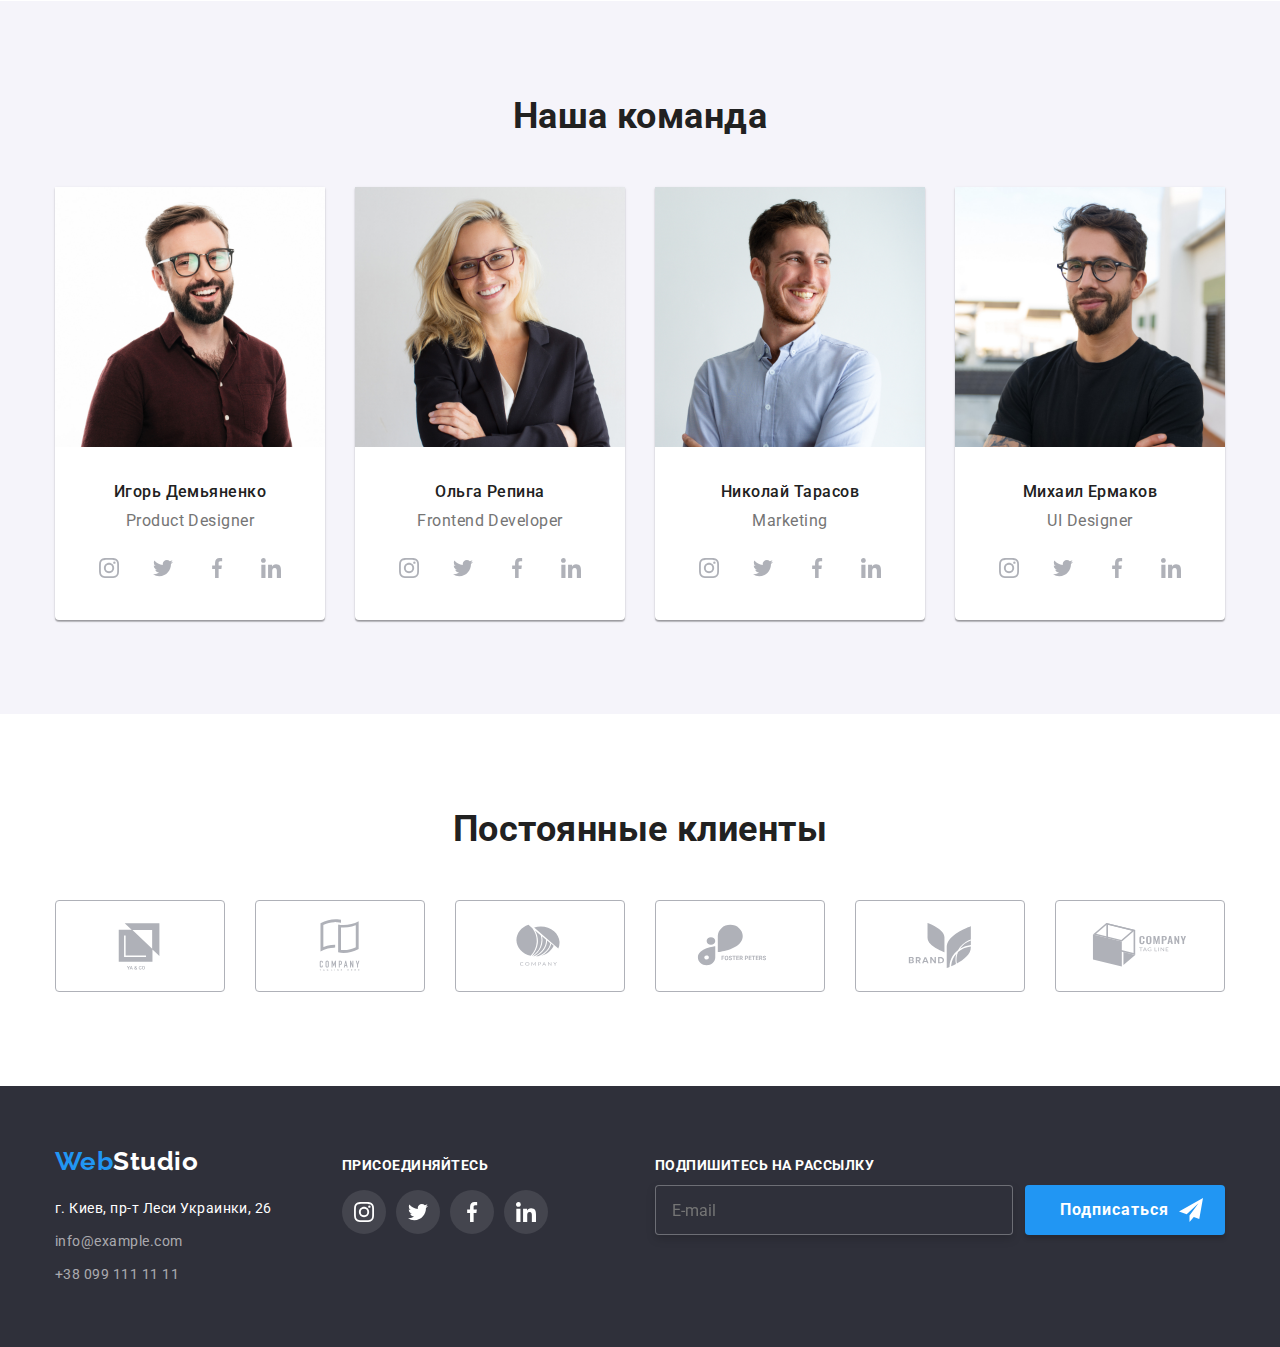
==== commit b3c5ad84: "добавляет поправки к размерам модального окна" ====
--- a/index.html
+++ b/index.html
@@ -482,7 +482,9 @@
             <svg class="checkbox-icon" width="16" height="15">
               <use href="./images/icons.svg#icon-check"></use>
             </svg>
-            <span class="checkbox-text">Соглашаюсь с рассылкой и принимаю <a href=""> Условия договора</a></span>
+            <span class="checkbox-text">Соглашаюсь с рассылкой и принимаю
+              <a href="" class="checkbox-link"> Условия договора</a>
+            </span>
 
           </label>
         </div>
--- a/css/styles.css
+++ b/css/styles.css
@@ -240,47 +240,6 @@
   background-color: var(--bcg-button);
 }
 
-/* BACKDROP */
-.backdrop {
-  position: fixed;
-  top: 0;
-  left: 0;
-  width: 100%;
-  height: 100%;
-  margin: 0;
-  z-index: 1;
-
-  background: rgba(0, 0, 0, 0.2);
-  transition: opacity 250ms cubic-bezier(0.4, 0, 0.2, 1);
-}
-.backdrop.is-hidden {
-  opacity: 0;
-  pointer-events: none;
-}
-.modal {
-  position: absolute;
-  top: 50%;
-  left: 50%;
-  transform: translate(-50%, -50%);
-
-  width: 528px;
-  height: 581px;
-
-  background-color: #fff;
-}
-.modal-button {
-  margin-bottom: 100%;
-  margin-left: 90%;
-  width: 30px;
-  height: 30px;
-  border-radius: 100%;
-  background: #ffffff;
-  border: 1px solid rgba(0, 0, 0, 0.1);
-  cursor: pointer;
-}
-.backdrop:hover {
-  opacity: 1;
-}
 /* SECTION */
 
 .section {
@@ -730,3 +689,317 @@
   height: 20px;
   fill: var(--white-color);
 }
+
+/* RIGHT SIDE FOOTER */
+.footer-flex {
+  display: flex;
+  gap: 93px;
+  justify-content: space-between;
+}
+.footer-right-side {
+  width: 570px;
+}
+.footer-group {
+  display: flex;
+  /* gap: 12px; */
+}
+.footer-group {
+  position: relative;
+}
+.footer-input {
+  width: 358px;
+  height: 50px;
+  margin-right: 12px;
+  padding-left: 16px;
+  background: #2f303a;
+  border: 1px solid rgba(255, 255, 255, 0.3);
+  filter: drop-shadow(0px 4px 4px rgba(0, 0, 0, 0.15));
+  border-radius: 4px;
+  color: rgba(255, 255, 255, 0.6);
+}
+.footer-label {
+  font-size: 16px;
+  line-height: 1.25;
+  display: flex;
+  /* align-items: center; */
+  position: absolute;
+  /* top: 0; */
+  /* left: 0; */
+  /* width: 47px; */
+  /* z-index: 1; */
+  transform: translate(15px, 15px);
+  opacity: 1;
+  /* visibility: visible; */
+
+  color: rgba(255, 255, 255, 0.6);
+}
+/* .footer-label-text {
+  
+} */
+
+/* .footer-input:focus + .footer.label,
+.footer-input:not(:placeholder-shown) + .footer.label {
+  transform: translate(-15px, -15px);
+  opacity: 0;
+  visibility: hidden;
+} */
+
+.footer-btn {
+  width: 200px;
+  height: 50px;
+  font-weight: 700;
+  font-size: 16px;
+  line-height: 1.88;
+  display: flex;
+  align-items: center;
+  text-align: center;
+  letter-spacing: 0.06em;
+
+  color: #ffffff;
+  background: #2196f3;
+  box-shadow: 0px 4px 4px rgba(0, 0, 0, 0.15);
+  border-radius: 4px;
+  border: transparent;
+  cursor: pointer;
+}
+
+.footer-btn-icon {
+  display: flex;
+  align-items: center;
+  justify-content: center;
+  gap: 10px;
+  margin-left: 29px;
+  margin-right: 28px;
+}
+
+.footer-icon-btn {
+  width: 24px;
+  height: 24px;
+  margin-top: 13px;
+  margin-bottom: 13px;
+  fill: var(--white-color);
+}
+
+/* BACKDROP */
+
+.backdrop {
+  position: fixed;
+  top: 0;
+  left: 0;
+  width: 100%;
+  height: 100%;
+  margin: 0;
+  z-index: 1;
+
+  background: rgba(0, 0, 0, 0.2);
+  transition: opacity 250ms cubic-bezier(0.4, 0, 0.2, 1);
+}
+.backdrop.is-hidden {
+  opacity: 0;
+  pointer-events: none;
+}
+.backdrop:hover {
+  opacity: 1;
+}
+.modal {
+  position: absolute;
+  top: 50%;
+  left: 50%;
+  transform: translate(-50%, -50%);
+
+  width: 528px;
+  min-height: 581px;
+
+  background: #ffffff;
+  box-shadow: 0px 1px 3px rgba(0, 0, 0, 0.12), 0px 1px 1px rgba(0, 0, 0, 0.14),
+    0px 2px 1px rgba(0, 0, 0, 0.2);
+  border-radius: 4px;
+}
+
+.form {
+  width: 528px;
+  margin-left: auto;
+  margin-right: auto;
+  text-align: initial;
+  padding: 8px 40px;
+}
+
+.modal-button {
+  position: relative;
+  width: 30px;
+  height: 30px;
+  margin-left: 100%;
+  padding: 0;
+  border-radius: 100%;
+  background: #ffffff;
+  border: 1px solid rgba(0, 0, 0, 0.1);
+  cursor: pointer;
+}
+
+.form-icon-btn {
+  position: absolute;
+  width: 18px;
+  height: 18px;
+  top: 0;
+  left: 0;
+  transform: translate(4px, 4px);
+  fill: #000000;
+  transition: fill 250ms cubic-bezier(0.4, 0, 0.2, 1);
+}
+
+.modal-button:hover .form-icon-btn,
+.modal-button:focus .form-icon-btn {
+  fill: #2196f3;
+}
+
+.form-text {
+  width: 100%;
+  font-weight: 700;
+  font-size: 20px;
+  line-height: 1.15;
+  text-align: center;
+
+  color: #212121;
+  margin-bottom: 12px;
+}
+.form-field {
+  display: flex;
+  flex-direction: column;
+  margin-bottom: 10px;
+}
+
+.form-label {
+  margin-top: 10px;
+  margin-bottom: 4px;
+
+  font-size: 12px;
+  line-height: 1.17;
+  letter-spacing: 0.01em;
+
+  color: #757575;
+}
+.form-input-icon {
+  position: relative;
+}
+.form-input {
+  width: 100%;
+  height: 40px;
+  padding: 14px;
+  padding-left: 42px;
+  border: 1px solid rgba(33, 33, 33, 0.2);
+  border-radius: 4px;
+  transition: border-color 250ms cubic-bezier(0.4, 0, 0.2, 1);
+}
+.form-input:hover,
+.form-input:focus {
+  border-color: #2196f3;
+  outline: transparent;
+}
+.form-icon {
+  position: absolute;
+  display: inline-block;
+  top: 50%;
+  left: 15px;
+  transform: translateY(-50%);
+  fill: #212121;
+  transition: fill 250ms cubic-bezier(0.4, 0, 0.2, 1);
+}
+.form-input:hover + .form-icon,
+.form-input:focus + .form-icon {
+  fill: #2196f3;
+}
+
+.form-textarea {
+  width: 100%;
+  height: 120px;
+  resize: none;
+  padding: 12px 16px;
+  margin-bottom: 10px;
+
+  font-size: 14px;
+  line-height: 1.14;
+  letter-spacing: 0.01em;
+
+  color: rgba(117, 117, 117, 0.5);
+  border: 1px solid rgba(33, 33, 33, 0.2);
+  border-radius: 4px;
+
+  transition: border-color 250ms cubic-bezier(0.4, 0, 0.2, 1);
+}
+.form-textarea:hover,
+.form-textarea:focus {
+  border-color: #2196f3;
+  outline: transparent;
+}
+.form-checkbox {
+  position: relative;
+  display: block;
+  min-width: 425px;
+  margin-left: 13px;
+  margin-bottom: 30px;
+}
+.checkbox {
+  visibility: hidden;
+}
+
+.checkbox-icon {
+  position: absolute;
+  top: 0;
+  left: 0;
+  width: 16px;
+  height: 15px;
+  fill: var(--white-color);
+  border: 2px solid #212121;
+  border-radius: 2px;
+  transform: translateY(3px);
+  margin-right: 7px;
+  transition: background-color 250ms cubic-bezier(0.4, 0, 0.2, 1);
+}
+.checkbox:checked + .checkbox-icon {
+  background-color: #2196f3;
+  border-color: #2196f3;
+}
+.checkbox-text {
+  margin-left: 7px;
+  font-size: 14px;
+  line-height: 1.71;
+
+  color: #757575;
+}
+.checkbox-link {
+  font-size: 14px;
+  line-height: 1.71;
+
+  color: var(--accent-color);
+}
+.form-btn {
+  display: flex;
+  width: 200px;
+  height: 50px;
+  margin-left: auto;
+  margin-right: auto;
+  margin-bottom: 40px;
+  font-weight: 700;
+  font-size: 16px;
+  line-height: 1.88;
+  align-items: center;
+  justify-content: center;
+  text-align: center;
+  letter-spacing: 0.06em;
+
+  color: #ffffff;
+  background: #2196f3;
+  border-color: transparent;
+  box-shadow: 0px 4px 4px rgba(0, 0, 0, 0.15);
+  border-radius: 4px;
+  cursor: pointer;
+
+  transition: background-color 250ms cubic-bezier(0.4, 0, 0.2, 1),
+    box-shadow 250ms cubic-bezier(0.4, 0, 0.2, 1);
+}
+.form-btn:hover,
+.form-btn:focus {
+  background: #188ce8;
+  box-shadow: 0px 4px 4px rgba(0, 0, 0, 0.15);
+  border-radius: 4px;
+}
